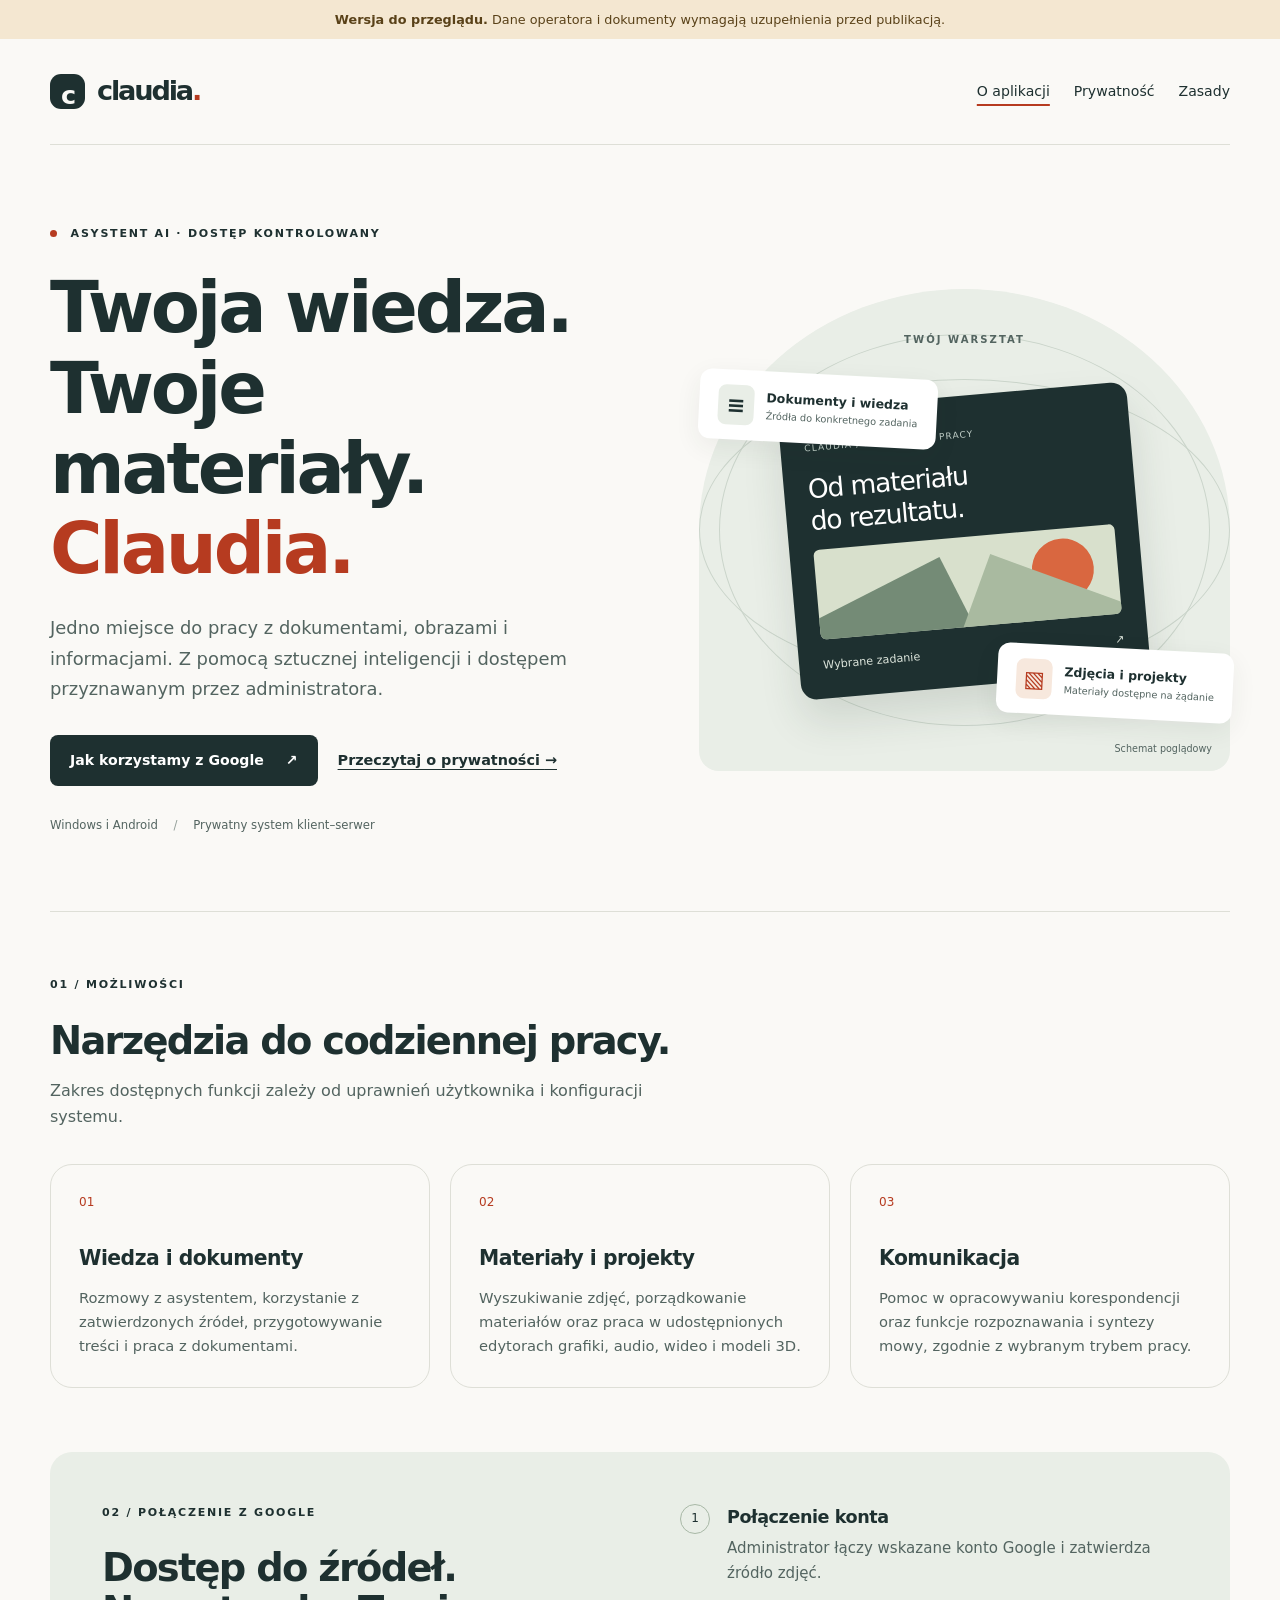
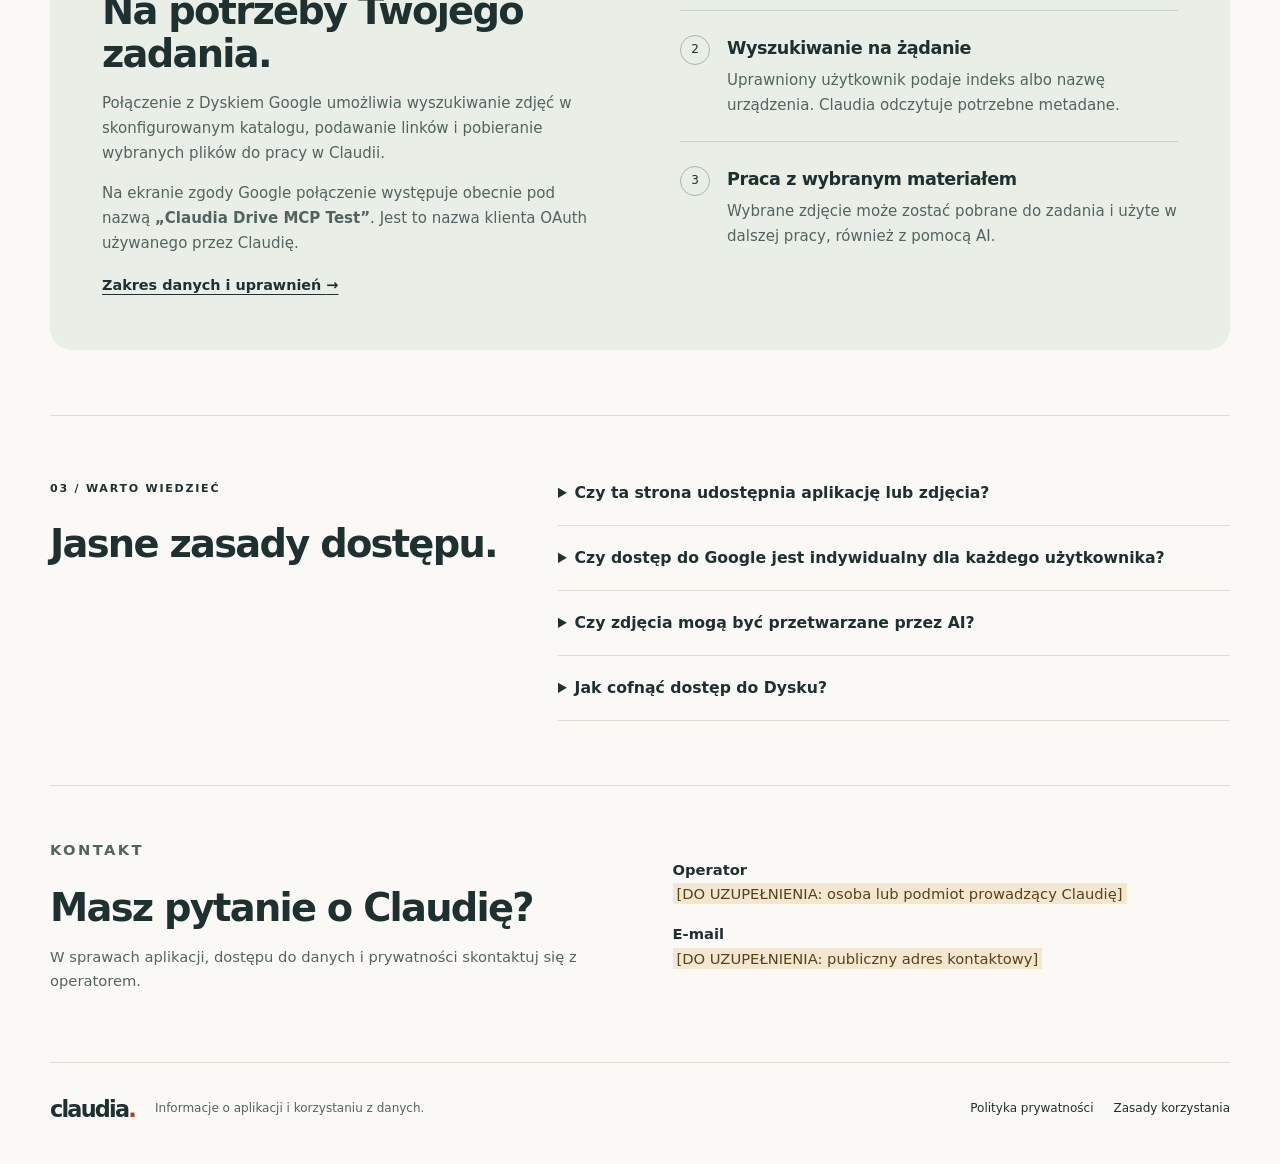
==== index.html @ 47835b9e "Przygotuj szkic strony informacyjnej Claudii i dokumentow prywatnosci" ====
<!doctype html>
<html lang="pl">
<head>
  <meta charset="utf-8">
  <meta name="viewport" content="width=device-width, initial-scale=1">
  <meta name="description" content="Claudia — prywatny asystent AI do pracy z wiedzą, dokumentami i materiałami. Informacje o aplikacji i połączeniu z Dyskiem Google.">
  <meta name="robots" content="noindex, nofollow">
  <title>Claudia — wiedza i materiały w jednym miejscu</title>
  <link rel="stylesheet" href="styles.css">
</head>
<body>
  <a class="skip" href="#tresc">Przejdź do treści</a>
  <div class="draft"><strong>Wersja do przeglądu.</strong> Dane operatora i dokumenty wymagają uzupełnienia przed publikacją.</div>
  <header class="site-header wrap">
    <a class="brand" href="index.html" aria-label="Claudia — strona główna"><span class="brand-icon" aria-hidden="true">c</span>claudia<span class="brand-dot">.</span></a>
    <nav aria-label="Nawigacja główna"><a href="index.html" aria-current="page">O aplikacji</a><a href="prywatnosc.html">Prywatność</a><a href="warunki.html">Zasady</a></nav>
  </header>
  <main id="tresc">
    <section class="hero wrap">
      <div>
        <p class="eyebrow"><span class="status-dot" aria-hidden="true"></span> ASYSTENT AI · DOSTĘP KONTROLOWANY</p>
        <h1>Twoja wiedza.<br>Twoje materiały.<br><span>Claudia.</span></h1>
        <p class="lead">Jedno miejsce do pracy z dokumentami, obrazami i informacjami. Z pomocą sztucznej inteligencji i dostępem przyznawanym przez administratora.</p>
        <div class="actions"><a class="button" href="#google">Jak korzystamy z Google <span aria-hidden="true">↗</span></a><a class="text-link" href="prywatnosc.html">Przeczytaj o prywatności <span aria-hidden="true">→</span></a></div>
        <p class="hero-note">Windows i Android <span aria-hidden="true">/</span> Prywatny system klient–serwer</p>
      </div>
      <div class="illustration" aria-label="Schemat: źródła wiedzy i materiały trafiają do wybranego zadania w Claudii. Ilustracja, nie zrzut aplikacji." role="img">
        <div class="orbit orbit-one"></div><div class="orbit orbit-two"></div>
        <div class="illustration-title">TWÓJ WARSZTAT</div>
        <div class="source-card source-top"><span class="mini-icon" aria-hidden="true">≡</span><div>Dokumenty i wiedza<small>Źródła do konkretnego zadania</small></div></div>
        <div class="work-card"><span class="work-label">CLAUDIA / PRZESTRZEŃ PRACY</span><span class="work-heading">Od materiału<br>do rezultatu.</span><div class="abstract-image"><span></span><i></i><b></b></div><div class="work-bottom"><span>Wybrane zadanie</span><span aria-hidden="true">↗</span></div></div>
        <div class="source-card source-bottom"><span class="mini-icon orange" aria-hidden="true">▧</span><div>Zdjęcia i projekty<small>Materiały dostępne na żądanie</small></div></div>
        <span class="illustration-caption">Schemat poglądowy</span>
      </div>
    </section>
    <section class="section wrap" aria-labelledby="funkcje">
      <div class="section-heading"><p class="eyebrow">01 / MOŻLIWOŚCI</p><h2 id="funkcje">Narzędzia do codziennej pracy.</h2><p>Zakres dostępnych funkcji zależy od uprawnień użytkownika i konfiguracji systemu.</p></div>
      <div class="cards">
        <article class="card"><span class="card-number">01</span><h3>Wiedza i dokumenty</h3><p>Rozmowy z asystentem, korzystanie z zatwierdzonych źródeł, przygotowywanie treści i praca z dokumentami.</p></article>
        <article class="card"><span class="card-number">02</span><h3>Materiały i projekty</h3><p>Wyszukiwanie zdjęć, porządkowanie materiałów oraz praca w udostępnionych edytorach grafiki, audio, wideo i modeli 3D.</p></article>
        <article class="card"><span class="card-number">03</span><h3>Komunikacja</h3><p>Pomoc w opracowywaniu korespondencji oraz funkcje rozpoznawania i syntezy mowy, zgodnie z wybranym trybem pracy.</p></article>
      </div>
    </section>
    <section id="google" class="integration wrap" aria-labelledby="google-title">
      <div><p class="eyebrow">02 / POŁĄCZENIE Z GOOGLE</p><h2 id="google-title">Dostęp do źródeł.<br>Na potrzeby Twojego zadania.</h2><p>Połączenie z Dyskiem Google umożliwia wyszukiwanie zdjęć w skonfigurowanym katalogu, podawanie linków i pobieranie wybranych plików do pracy w Claudii.</p><p>Na ekranie zgody Google połączenie występuje obecnie pod nazwą <strong>„Claudia Drive MCP Test”</strong>. Jest to nazwa klienta OAuth używanego przez Claudię.</p><a class="text-link" href="prywatnosc.html#google-dane">Zakres danych i uprawnień <span aria-hidden="true">→</span></a></div>
      <ol class="steps"><li><span>1</span><div><h3>Połączenie konta</h3><p>Administrator łączy wskazane konto Google i zatwierdza źródło zdjęć.</p></div></li><li><span>2</span><div><h3>Wyszukiwanie na żądanie</h3><p>Uprawniony użytkownik podaje indeks albo nazwę urządzenia. Claudia odczytuje potrzebne metadane.</p></div></li><li><span>3</span><div><h3>Praca z wybranym materiałem</h3><p>Wybrane zdjęcie może zostać pobrane do zadania i użyte w dalszej pracy, również z pomocą AI.</p></div></li></ol>
    </section>
    <section class="section wrap faq" aria-labelledby="pytania"><div><p class="eyebrow">03 / WARTO WIEDZIEĆ</p><h2 id="pytania">Jasne zasady dostępu.</h2></div><div>
      <details><summary>Czy ta strona udostępnia aplikację lub zdjęcia?</summary><p>To strona informacyjna. Nie umożliwia logowania do Claudii ani przeglądania prywatnych projektów, korespondencji i plików z Dysku Google.</p></details>
      <details><summary>Czy dostęp do Google jest indywidualny dla każdego użytkownika?</summary><p>Opisane połączenie zdjęć korzysta ze wskazanego konta Google. Dostęp użytkowników Claudii jest nadawany osobno przez administratora aplikacji. Uprawnieni użytkownicy mogą otrzymywać materiały dostępne temu połączeniu w zatwierdzonym źródle.</p></details>
      <details><summary>Czy zdjęcia mogą być przetwarzane przez AI?</summary><p>Tak. Dane potrzebne do wykonania zadania, w tym wyniki wyszukiwania oraz wybrane załączniki, mogą być przekazywane do usług AI używanych przez Claudię. Szczegóły i informacje wymagające potwierdzenia opisuje <a href="prywatnosc.html#odbiorcy">polityka prywatności</a>.</p></details>
      <details><summary>Jak cofnąć dostęp do Dysku?</summary><p>Właściciel połączonego konta może cofnąć zgodę w <a href="https://myaccount.google.com/connections">ustawieniach połączeń konta Google</a>. Nie usuwa to automatycznie plików wcześniej pobranych do Claudii.</p></details>
    </div></section>
    <section class="contact wrap" id="kontakt"><div><p class="eyebrow">KONTAKT</p><h2>Masz pytanie o Claudię?</h2><p>W sprawach aplikacji, dostępu do danych i prywatności skontaktuj się z operatorem.</p></div><div class="contact-data"><p><strong>Operator</strong><br><mark>[DO UZUPEŁNIENIA: osoba lub podmiot prowadzący Claudię]</mark></p><p><strong>E-mail</strong><br><mark>[DO UZUPEŁNIENIA: publiczny adres kontaktowy]</mark></p></div></section>
  </main>
  <footer class="wrap"><a class="brand small" href="index.html">claudia<span class="brand-dot">.</span></a><p>Informacje o aplikacji i korzystaniu z danych.</p><nav aria-label="Dokumenty"><a href="prywatnosc.html">Polityka prywatności</a><a href="warunki.html">Zasady korzystania</a></nav></footer>
</body></html>
---- styles.css ----
@charset "UTF-8";
.illustration .orbit{transform:none}
:root{--paper:#faf9f6;--ink:#1e3030;--muted:#536460;--accent:#b63b20;--line:#dedfd7;--mint:#e9eee7;--white:#fff;--radius:22px}
*{box-sizing:border-box}html{scroll-behavior:smooth;scroll-padding-top:24px}body{margin:0;background:var(--paper);color:var(--ink);font-family:system-ui,-apple-system,"Segoe UI",sans-serif;font-size:16px;line-height:1.65}a{color:inherit;text-underline-offset:4px}a:hover{color:var(--accent)}a:focus-visible,summary:focus-visible{outline:3px solid var(--accent);outline-offset:5px;border-radius:3px}p{margin:0 0 1rem}h1,h2,h3{line-height:1.12;letter-spacing:-.045em;margin:0 0 1rem}h1{font-size:clamp(2.9rem,5.6vw,5.1rem);font-weight:650}h2{font-size:clamp(2rem,3vw,2.8rem);font-weight:620}h3{font-size:1.27rem;font-weight:650;letter-spacing:-.025em}.wrap{width:min(1180px,calc(100% - 80px));margin-inline:auto}.skip{position:absolute;top:-100px;left:20px;z-index:10;background:var(--ink);color:#fff;padding:12px}.skip:focus{top:12px}.draft{background:#f4e7d1;color:#594118;padding:9px 24px;font-size:.8rem;text-align:center}.site-header{min-height:106px;display:flex;align-items:center;justify-content:space-between;gap:25px;border-bottom:1px solid var(--line)}.brand{display:inline-flex;align-items:center;font-size:1.7rem;font-weight:750;letter-spacing:-.08em;text-decoration:none}.brand-icon{display:grid;place-items:center;width:35px;height:35px;background:var(--ink);color:var(--paper);border-radius:11px;margin-right:12px;font-size:1.6rem;padding-bottom:3px}.brand-dot{color:var(--accent)}nav{display:flex;flex-wrap:wrap;gap:24px;font-size:.88rem}nav a{text-decoration:none}nav a[aria-current]{text-decoration:underline;text-decoration-color:var(--accent);text-decoration-thickness:2px;text-underline-offset:8px}.hero{display:grid;grid-template-columns:1.1fr 1fr;gap:65px;align-items:center;padding-block:80px 76px}.eyebrow{font-size:.69rem;letter-spacing:.16em;font-weight:750;margin-bottom:24px}.status-dot{display:inline-block;width:7px;height:7px;background:var(--accent);border-radius:50%;margin-right:8px}h1 span{color:var(--accent)}.lead{color:var(--muted);font-size:1.12rem;line-height:1.7;max-width:540px;margin-block:25px}.actions{display:flex;flex-wrap:wrap;gap:20px;align-items:center;margin-top:30px}.button{display:inline-flex;align-items:center;gap:22px;padding:14px 20px;background:var(--ink);color:var(--white);border-radius:8px;text-decoration:none;font-size:.88rem;font-weight:600}.button:hover{background:#344b45;color:white}.text-link{font-size:.9rem;font-weight:650}.hero-note{font-size:.73rem;color:var(--muted);margin:30px 0 0}.hero-note span{margin-inline:12px;color:#939f99}.illustration{position:relative;height:482px;background:var(--mint);border-radius:50% 50% 20px 20px;isolation:isolate}.illustration-title{position:absolute;top:43px;left:0;right:0;text-align:center;color:var(--muted);font-size:.63rem;letter-spacing:.2em;font-weight:700}.orbit{position:absolute;inset:45px 20px;border:1px solid #cbd5cb;border-radius:50%;z-index:-1;transform:rotate(30deg)}.orbit-two{inset:90px 0;transform:rotate(-30deg)}.work-card{position:absolute;top:107px;left:17%;width:66%;background:var(--ink);color:#fff;border-radius:16px;padding:24px;box-shadow:0 22px 40px #253e3022;transform:rotate(-5deg)}.work-label{font-size:.56rem;letter-spacing:.13em;color:#c0cec7}.work-heading{display:block;font-size:1.65rem;line-height:1.18;letter-spacing:-.04em;margin:14px 0}.abstract-image{position:relative;height:90px;background:#d8e0cc;border-radius:6px;overflow:hidden}.abstract-image span{position:absolute;border-radius:50%;width:62px;height:62px;background:#d96740;right:24px;top:10px}.abstract-image i{position:absolute;width:160px;height:75px;background:#748b76;transform:rotate(-22deg);left:-15px;bottom:-30px}.abstract-image b{position:absolute;width:190px;height:95px;background:#a9baa0;transform:rotate(25deg);right:-35px;bottom:-60px}.work-bottom{display:flex;justify-content:space-between;margin-top:17px;font-size:.7rem;color:#dbe3da}.source-card{display:flex;align-items:center;gap:12px;position:absolute;z-index:2;border-radius:12px;background:var(--white);padding:15px 19px;box-shadow:0 8px 26px #26392e12;font-size:.78rem;font-weight:650}.source-card small{display:block;color:var(--muted);font-size:.61rem;font-weight:400}.source-top{top:85px;left:0;transform:rotate(3deg)}.source-bottom{bottom:53px;right:-3px;transform:rotate(3deg)}.mini-icon{display:grid;place-items:center;font-size:1.4rem;background:var(--mint);border-radius:8px;width:36px;height:40px}.mini-icon.orange{color:var(--accent);background:#f7e8dd}.illustration-caption{position:absolute;bottom:14px;right:18px;font-size:.6rem;color:var(--muted)}.section{padding-block:64px;border-top:1px solid var(--line)}.section-heading{max-width:670px}.section-heading>p:last-child{color:var(--muted)}.cards{display:grid;grid-template-columns:repeat(3,1fr);gap:20px;margin-top:34px}.card{border:1px solid var(--line);padding:28px;border-radius:var(--radius)}.card-number{display:block;color:var(--accent);font-size:.75rem;margin-bottom:34px}.card p{color:var(--muted);font-size:.92rem;margin:0}.integration{display:grid;grid-template-columns:1fr 1fr;gap:80px;background:var(--mint);padding:52px;border-radius:var(--radius);margin-bottom:65px}.integration p:not(.eyebrow){font-size:.94rem;color:var(--muted)}.steps{list-style:none;margin:0;padding:0}.steps li{display:flex;gap:17px;border-bottom:1px solid #cdd6cc;padding:24px 0}.steps li:first-child{padding-top:0}.steps li:last-child{border:0;padding-bottom:0}.steps li>span{flex-shrink:0;width:30px;height:30px;border:1px solid #a8b8a6;border-radius:50%;display:grid;place-items:center;font-size:.75rem}.steps h3{font-size:1.1rem;margin:4px 0 9px}.steps p{margin:0}.faq{display:grid;grid-template-columns:.8fr 1.2fr;gap:60px}.faq details{padding:19px 0;border-bottom:1px solid var(--line)}.faq details:first-child{padding-top:0}.faq summary{cursor:pointer;font-size:.98rem;font-weight:600;padding-right:10px}.faq details p{margin:15px 0 0;color:var(--muted);font-size:.92rem}.contact{border-top:1px solid var(--line);padding-block:52px;display:grid;grid-template-columns:1fr 1fr;gap:65px}.contact p{color:var(--muted);font-size:.92rem}.contact-data{padding-top:20px}.contact-data strong{color:var(--ink)}mark{background:#f4e7d1;color:#594118;padding:2px 4px;overflow-wrap:anywhere}footer{display:flex;align-items:center;flex-wrap:wrap;gap:20px;border-top:1px solid var(--line);padding-block:28px 36px}footer p{font-size:.75rem;color:var(--muted);margin:0;flex:1}footer nav{font-size:.75rem;gap:20px}.brand.small{font-size:1.4rem}.document{padding-top:64px}.document-heading{max-width:850px;border-bottom:1px solid var(--line);padding-bottom:32px}.document h1{font-size:clamp(2.5rem,5vw,4.4rem);overflow-wrap:anywhere}.meta{color:var(--muted);font-size:.78rem}.document-layout{display:grid;grid-template-columns:225px minmax(0,1fr);gap:65px;padding-top:42px}.document aside nav{display:flex;flex-direction:column;gap:14px;position:sticky;top:24px;font-size:.83rem}.prose{max-width:780px;overflow-wrap:anywhere}.prose section{margin-bottom:42px;scroll-margin-top:25px}.prose h2{font-size:1.5rem;letter-spacing:-.025em;margin-bottom:20px}.prose p,.prose li{font-size:.97rem;color:#3e504a}.prose ul{padding-left:22px}.prose li{margin-bottom:10px}.prose code{font-size:.86rem;background:var(--mint);padding:2px 5px}.prose .review{border-left:3px solid #b77d29;background:#f4ecdd;color:#604919;padding:15px 18px;font-size:.87rem}.narrow{margin:44px auto 0}.document+footer{margin-top:30px}
@media(max-width:1000px){.wrap{width:calc(100% - 48px)}.hero{gap:30px;padding-top:50px}.illustration{height:440px}.source-card{padding:12px;max-width:92%}.integration{gap:32px;padding:32px}.document-layout{gap:30px;grid-template-columns:180px minmax(0,1fr)}.actions{gap:16px}.card{padding:22px}}
@media(max-width:720px){.wrap{width:calc(100% - 36px)}.draft{font-size:.72rem;padding:9px 16px}.site-header{min-height:96px;flex-wrap:wrap;gap:12px;padding-block:18px}.brand{font-size:1.5rem}nav{gap:17px;font-size:.8rem}.hero{grid-template-columns:1fr;gap:36px;padding-block:42px}.hero h1{font-size:clamp(2.9rem,10vw,4.5rem)}.lead{font-size:1rem}.hero-note{margin-top:24px}.illustration{width:min(420px,100%);height:420px;justify-self:center}.work-card{top:95px}.source-top{top:72px}.source-bottom{bottom:40px;right:0}.illustration-title{top:30px}.section{padding-block:40px}.cards{grid-template-columns:1fr;gap:14px;margin-top:24px}.card{padding:24px}.card-number{margin-bottom:20px}.integration{grid-template-columns:1fr;padding:28px;gap:30px;margin-bottom:40px}.faq,.contact{grid-template-columns:1fr;gap:20px}.contact{padding-block:35px}.contact-data{padding-top:0}footer{gap:15px}footer p{flex-basis:65%}footer nav{width:100%}.document{padding-top:38px}.document-layout{grid-template-columns:1fr;gap:32px;padding-top:25px}.document aside nav{position:static;display:grid;grid-template-columns:1fr 1fr;gap:12px}.prose h2{font-size:1.35rem}.document-heading{padding-bottom:22px}.prose .review{padding:12px}.narrow{margin-top:32px}}
@media(prefers-reduced-motion:reduce){html{scroll-behavior:auto}}
@media print{body{background:white;color:black}.draft{border:2px solid #765416}.site-header nav,.skip,.document aside,.illustration,.actions{display:none}.wrap{width:100%}.hero,.document-layout,.integration,.contact{display:block}.hero{padding:25px 0}.prose{max-width:none}.cards{display:block}.card{break-inside:avoid;margin:15px 0}.review,mark{background:#f4e7d1!important}footer{margin-top:20px}.section{padding:20px 0}a{text-decoration:underline}}
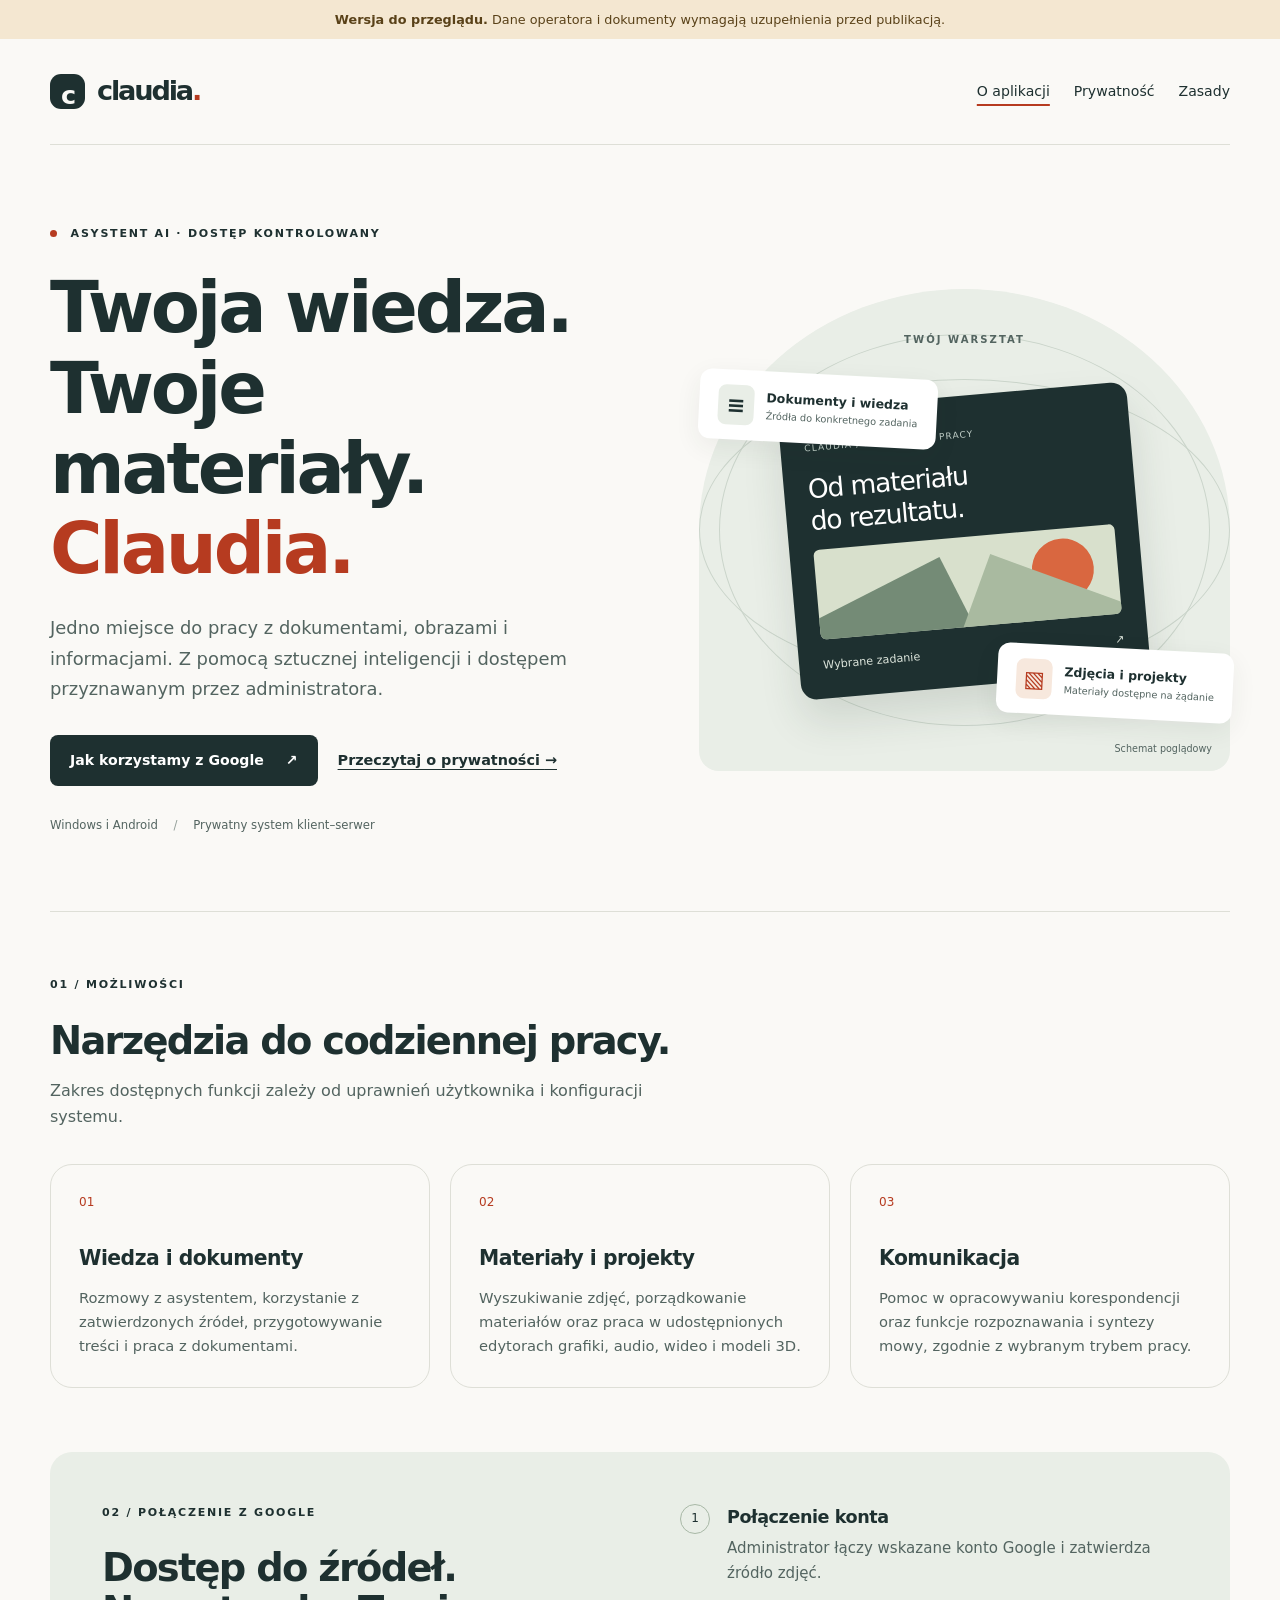
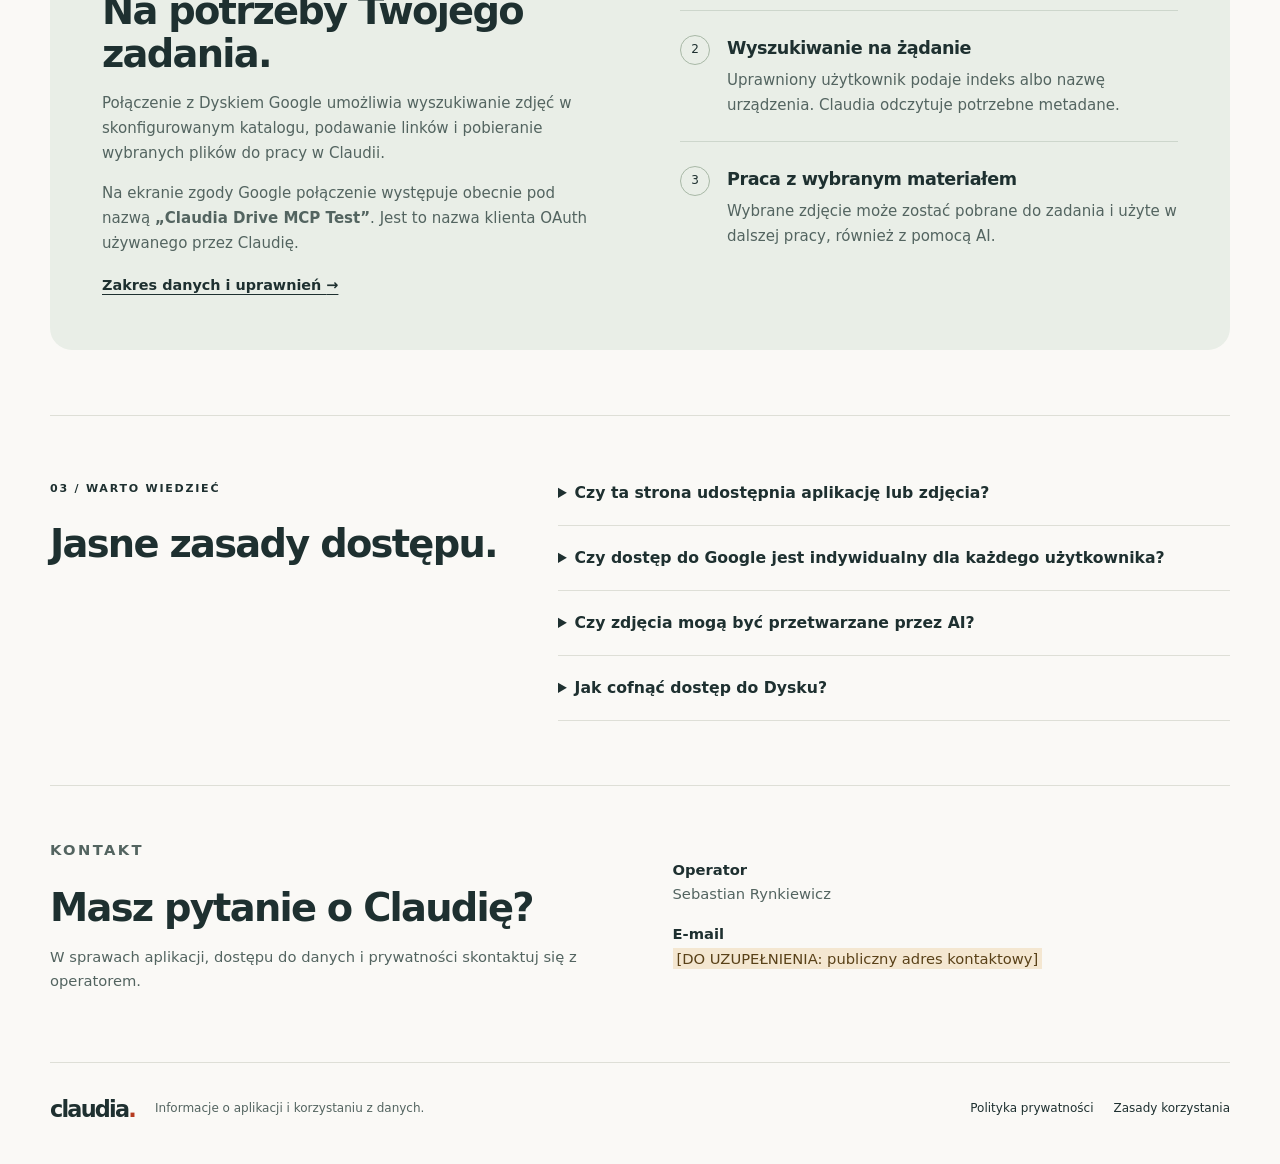
==== commit 4239db40: "Uzupelnij potwierdzone dane operatora Claudii" ====
--- a/index.html
+++ b/index.html
@@ -51,7 +51,7 @@
       <details><summary>Czy zdjęcia mogą być przetwarzane przez AI?</summary><p>Tak. Dane potrzebne do wykonania zadania, w tym wyniki wyszukiwania oraz wybrane załączniki, mogą być przekazywane do usług AI używanych przez Claudię. Szczegóły i informacje wymagające potwierdzenia opisuje <a href="prywatnosc.html#odbiorcy">polityka prywatności</a>.</p></details>
       <details><summary>Jak cofnąć dostęp do Dysku?</summary><p>Właściciel połączonego konta może cofnąć zgodę w <a href="https://myaccount.google.com/connections">ustawieniach połączeń konta Google</a>. Nie usuwa to automatycznie plików wcześniej pobranych do Claudii.</p></details>
     </div></section>
-    <section class="contact wrap" id="kontakt"><div><p class="eyebrow">KONTAKT</p><h2>Masz pytanie o Claudię?</h2><p>W sprawach aplikacji, dostępu do danych i prywatności skontaktuj się z operatorem.</p></div><div class="contact-data"><p><strong>Operator</strong><br><mark>[DO UZUPEŁNIENIA: osoba lub podmiot prowadzący Claudię]</mark></p><p><strong>E-mail</strong><br><mark>[DO UZUPEŁNIENIA: publiczny adres kontaktowy]</mark></p></div></section>
+    <section class="contact wrap" id="kontakt"><div><p class="eyebrow">KONTAKT</p><h2>Masz pytanie o Claudię?</h2><p>W sprawach aplikacji, dostępu do danych i prywatności skontaktuj się z operatorem.</p></div><div class="contact-data"><p><strong>Operator</strong><br>Sebastian Rynkiewicz</p><p><strong>E-mail</strong><br><mark>[DO UZUPEŁNIENIA: publiczny adres kontaktowy]</mark></p></div></section>
   </main>
   <footer class="wrap"><a class="brand small" href="index.html">claudia<span class="brand-dot">.</span></a><p>Informacje o aplikacji i korzystaniu z danych.</p><nav aria-label="Dokumenty"><a href="prywatnosc.html">Polityka prywatności</a><a href="warunki.html">Zasady korzystania</a></nav></footer>
 </body></html>
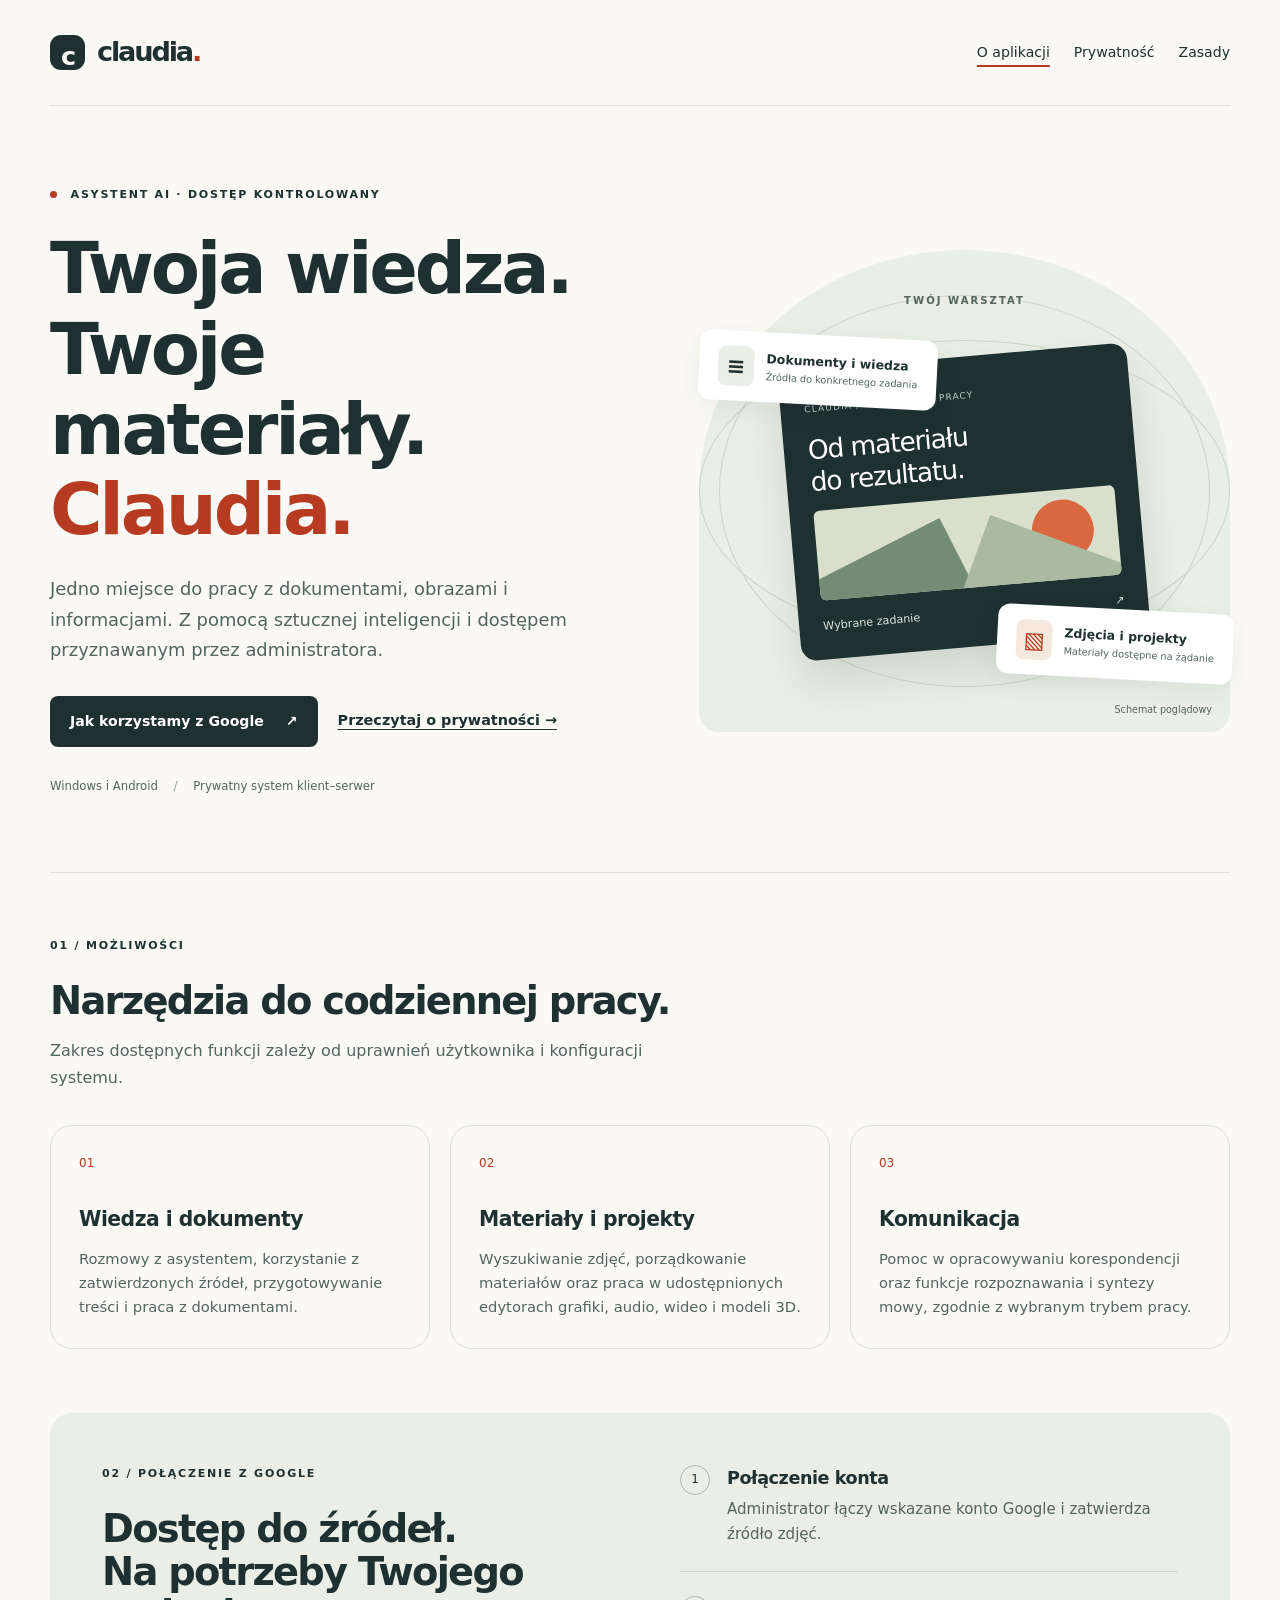
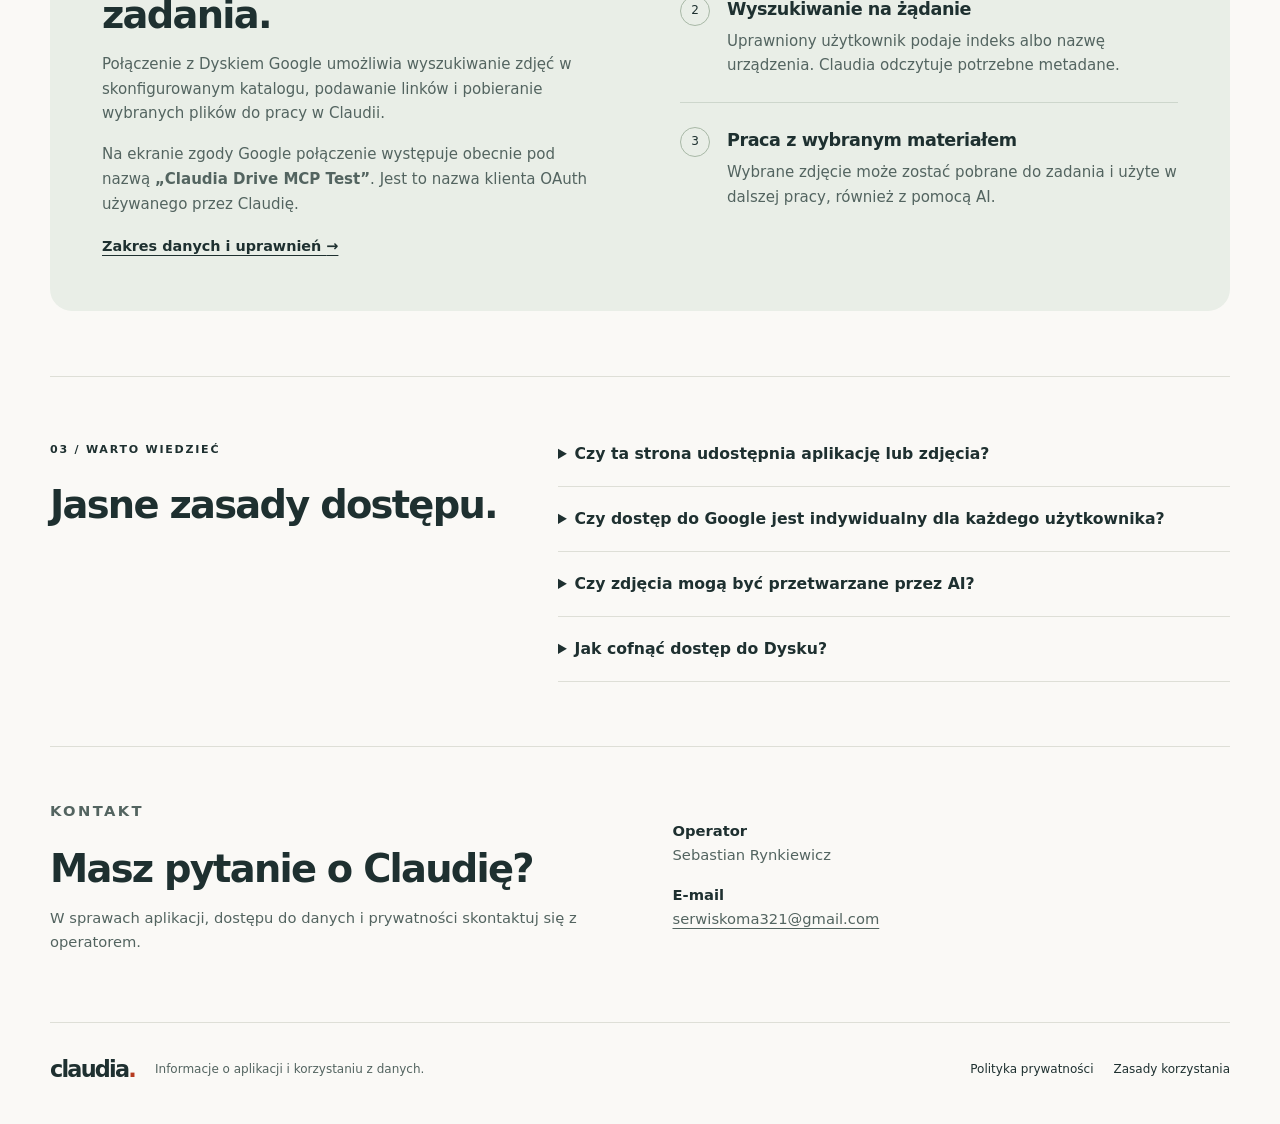
==== commit e5e30e2f: "Opublikuj strone Claudii z danymi operatora i opisem prywatnosci" ====
--- a/index.html
+++ b/index.html
@@ -4,13 +4,13 @@
   <meta charset="utf-8">
   <meta name="viewport" content="width=device-width, initial-scale=1">
   <meta name="description" content="Claudia — prywatny asystent AI do pracy z wiedzą, dokumentami i materiałami. Informacje o aplikacji i połączeniu z Dyskiem Google.">
-  <meta name="robots" content="noindex, nofollow">
+  
   <title>Claudia — wiedza i materiały w jednym miejscu</title>
   <link rel="stylesheet" href="styles.css">
 </head>
 <body>
   <a class="skip" href="#tresc">Przejdź do treści</a>
-  <div class="draft"><strong>Wersja do przeglądu.</strong> Dane operatora i dokumenty wymagają uzupełnienia przed publikacją.</div>
+  
   <header class="site-header wrap">
     <a class="brand" href="index.html" aria-label="Claudia — strona główna"><span class="brand-icon" aria-hidden="true">c</span>claudia<span class="brand-dot">.</span></a>
     <nav aria-label="Nawigacja główna"><a href="index.html" aria-current="page">O aplikacji</a><a href="prywatnosc.html">Prywatność</a><a href="warunki.html">Zasady</a></nav>
@@ -48,10 +48,10 @@
     <section class="section wrap faq" aria-labelledby="pytania"><div><p class="eyebrow">03 / WARTO WIEDZIEĆ</p><h2 id="pytania">Jasne zasady dostępu.</h2></div><div>
       <details><summary>Czy ta strona udostępnia aplikację lub zdjęcia?</summary><p>To strona informacyjna. Nie umożliwia logowania do Claudii ani przeglądania prywatnych projektów, korespondencji i plików z Dysku Google.</p></details>
       <details><summary>Czy dostęp do Google jest indywidualny dla każdego użytkownika?</summary><p>Opisane połączenie zdjęć korzysta ze wskazanego konta Google. Dostęp użytkowników Claudii jest nadawany osobno przez administratora aplikacji. Uprawnieni użytkownicy mogą otrzymywać materiały dostępne temu połączeniu w zatwierdzonym źródle.</p></details>
-      <details><summary>Czy zdjęcia mogą być przetwarzane przez AI?</summary><p>Tak. Dane potrzebne do wykonania zadania, w tym wyniki wyszukiwania oraz wybrane załączniki, mogą być przekazywane do usług AI używanych przez Claudię. Szczegóły i informacje wymagające potwierdzenia opisuje <a href="prywatnosc.html#odbiorcy">polityka prywatności</a>.</p></details>
+      <details><summary>Czy zdjęcia mogą być przetwarzane przez AI?</summary><p>Tak. Dane potrzebne do wykonania zadania, w tym wyniki wyszukiwania oraz wybrane załączniki, mogą być przekazywane do usług AI używanych przez Claudię. Szczegóły opisuje <a href="prywatnosc.html#odbiorcy">polityka prywatności</a>.</p></details>
       <details><summary>Jak cofnąć dostęp do Dysku?</summary><p>Właściciel połączonego konta może cofnąć zgodę w <a href="https://myaccount.google.com/connections">ustawieniach połączeń konta Google</a>. Nie usuwa to automatycznie plików wcześniej pobranych do Claudii.</p></details>
     </div></section>
-    <section class="contact wrap" id="kontakt"><div><p class="eyebrow">KONTAKT</p><h2>Masz pytanie o Claudię?</h2><p>W sprawach aplikacji, dostępu do danych i prywatności skontaktuj się z operatorem.</p></div><div class="contact-data"><p><strong>Operator</strong><br>Sebastian Rynkiewicz</p><p><strong>E-mail</strong><br><mark>[DO UZUPEŁNIENIA: publiczny adres kontaktowy]</mark></p></div></section>
+    <section class="contact wrap" id="kontakt"><div><p class="eyebrow">KONTAKT</p><h2>Masz pytanie o Claudię?</h2><p>W sprawach aplikacji, dostępu do danych i prywatności skontaktuj się z operatorem.</p></div><div class="contact-data"><p><strong>Operator</strong><br>Sebastian Rynkiewicz</p><p><strong>E-mail</strong><br><a href="mailto:serwiskoma321@gmail.com">serwiskoma321@gmail.com</a></p></div></section>
   </main>
   <footer class="wrap"><a class="brand small" href="index.html">claudia<span class="brand-dot">.</span></a><p>Informacje o aplikacji i korzystaniu z danych.</p><nav aria-label="Dokumenty"><a href="prywatnosc.html">Polityka prywatności</a><a href="warunki.html">Zasady korzystania</a></nav></footer>
 </body></html>
